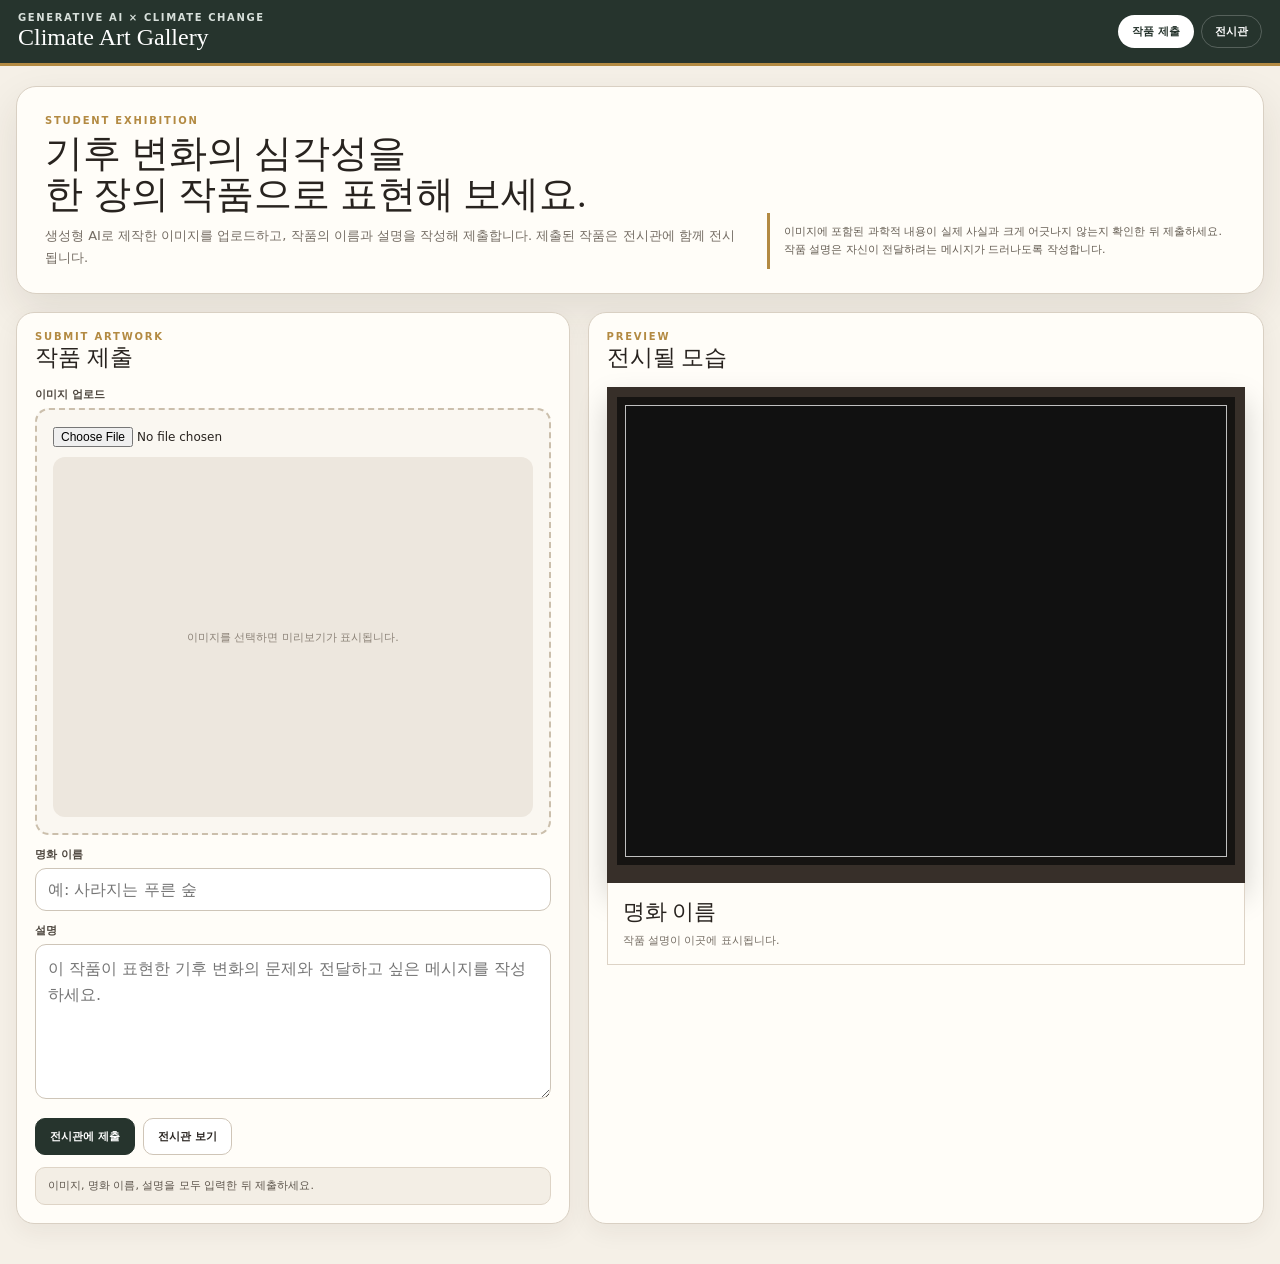
==== index.html @ a6f58ea9 "Add files via upload" ====
<!doctype html><html lang="ko"><head><meta charset="utf-8"><meta name="viewport" content="width=device-width,initial-scale=1"><title>Climate Art Gallery · 작품 제출</title><link rel="stylesheet" href="styles.css"></head><body>
<header class="topbar"><div class="topbar-inner"><div class="brand"><small>GENERATIVE AI × CLIMATE CHANGE</small><h1>Climate Art Gallery</h1></div><nav class="nav"><a class="active" href="index.html">작품 제출</a><a href="gallery.html">전시관</a></nav></div></header>
<main class="page">
<section class="hero"><div><div class="kicker">STUDENT EXHIBITION</div><h2>기후 변화의 심각성을<br>한 장의 작품으로 표현해 보세요.</h2><p>생성형 AI로 제작한 이미지를 업로드하고, 작품의 이름과 설명을 작성해 제출합니다. 제출된 작품은 전시관에 함께 전시됩니다.</p></div><div class="hero-note">이미지에 포함된 과학적 내용이 실제 사실과 크게 어긋나지 않는지 확인한 뒤 제출하세요. 작품 설명은 자신이 전달하려는 메시지가 드러나도록 작성합니다.</div></section>
<div class="layout">
<section class="panel"><div class="panel-head"><div><div class="kicker">SUBMIT ARTWORK</div><h3>작품 제출</h3></div></div>
<div class="field"><label>이미지 업로드</label><div class="upload"><input id="imageInput" type="file" accept="image/*"><div class="preview" id="preview"><span>이미지를 선택하면 미리보기가 표시됩니다.</span></div></div></div>
<div class="field"><label>명화 이름</label><input id="title" type="text" maxlength="60" placeholder="예: 사라지는 푸른 숲"></div>
<div class="field"><label>설명</label><textarea id="description" maxlength="800" placeholder="이 작품이 표현한 기후 변화의 문제와 전달하고 싶은 메시지를 작성하세요."></textarea></div>
<div class="btn-row"><button id="submitBtn" class="btn primary" type="button">전시관에 제출</button><a class="btn" href="gallery.html">전시관 보기</a></div><div class="status" id="status">이미지, 명화 이름, 설명을 모두 입력한 뒤 제출하세요.</div></section>
<section class="panel"><div class="panel-head"><div><div class="kicker">PREVIEW</div><h3>전시될 모습</h3></div></div><div class="mock-frame"><img id="mockImage" alt=""></div><div class="caption"><div class="title" id="mockTitle">명화 이름</div><div class="desc" id="mockDesc">작품 설명이 이곳에 표시됩니다.</div></div></section>
</div>
<iframe id="submitFrame" name="submitFrame" style="display:none"></iframe><form id="hiddenForm" method="POST" target="submitFrame" style="display:none"><input name="action" value="submit"><input name="title"><input name="description"><input name="imageData"></form>
</main>
<script src="config.js"></script><script>
const $=id=>document.getElementById(id);let imageData='';
async function compressImage(file){const data=await new Promise((resolve,reject)=>{const r=new FileReader();r.onload=()=>resolve(r.result);r.onerror=reject;r.readAsDataURL(file)});const img=await new Promise((resolve,reject)=>{const i=new Image();i.onload=()=>resolve(i);i.onerror=reject;i.src=data});const maxSide=1600,scale=Math.min(1,maxSide/Math.max(img.width,img.height));const c=document.createElement('canvas');c.width=Math.max(1,Math.round(img.width*scale));c.height=Math.max(1,Math.round(img.height*scale));c.getContext('2d').drawImage(img,0,0,c.width,c.height);return c.toDataURL('image/jpeg',.82)}
$('imageInput').onchange=async()=>{const f=$('imageInput').files[0];if(!f)return;$('status').textContent='이미지를 준비하는 중입니다…';try{imageData=await compressImage(f);$('preview').innerHTML=`<img src="${imageData}" alt="업로드 미리보기">`;$('mockImage').src=imageData;$('status').textContent='이미지가 준비되었습니다.'}catch(e){$('status').textContent='이미지를 읽지 못했습니다.'}};
$('title').oninput=()=> $('mockTitle').textContent=$('title').value.trim()||'명화 이름';$('description').oninput=()=> $('mockDesc').textContent=$('description').value.trim()||'작품 설명이 이곳에 표시됩니다.';
$('submitBtn').onclick=()=>{const title=$('title').value.trim(),desc=$('description').value.trim();if(!imageData||!title||!desc){$('status').textContent='이미지, 명화 이름, 설명을 모두 입력하세요.';return}if(WEB_APP_URL.startsWith('PASTE_')){$('status').textContent='제출 기능이 아직 연결되지 않았습니다. 교사에게 알려 주세요.';return}const f=$('hiddenForm');f.action=WEB_APP_URL;f.title.value=title;f.description.value=desc;f.imageData.value=imageData;$('status').textContent='제출 중입니다…';f.submit();setTimeout(()=>{$('status').textContent='제출했습니다. 전시관에서 확인해 보세요.'},1200)};
</script></body></html>
---- styles.css ----
:root{--ink:#28231f;--muted:#756d64;--paper:#f5f0e7;--card:#fffdf8;--line:#d9d0c3;--deep:#26342d;--gold:#b38a42;--shadow:0 16px 40px rgba(49,40,29,.10)}*{box-sizing:border-box}html,body{margin:0;min-height:100%;background:var(--paper);color:var(--ink)}body{font-family:system-ui,-apple-system,"Segoe UI","Noto Sans KR",sans-serif}a{text-decoration:none;color:inherit}button,input,textarea{font:inherit}.topbar{background:var(--deep);color:#fff;border-bottom:3px solid var(--gold);position:sticky;top:0;z-index:10}.topbar-inner{max-width:1360px;margin:auto;padding:12px 18px;display:flex;justify-content:space-between;align-items:center;gap:20px}.brand small{display:block;font-size:10px;letter-spacing:.16em;color:#d7dfda;font-weight:800}.brand h1{font-family:Georgia,"Times New Roman",serif;font-weight:500;margin:1px 0 0;font-size:24px}.nav{display:flex;gap:7px;flex-wrap:wrap}.nav a{border:1px solid rgba(255,255,255,.22);border-radius:999px;padding:8px 13px;font-size:11px;font-weight:800}.nav a.active,.nav a:hover{background:#fff;color:var(--deep)}.page{max-width:1360px;margin:auto;padding:20px 16px 40px}.hero{display:grid;grid-template-columns:1.2fr .8fr;gap:20px;align-items:end;padding:28px 28px 24px;border:1px solid var(--line);background:var(--card);box-shadow:var(--shadow);border-radius:20px}.kicker{font-size:10px;letter-spacing:.18em;color:var(--gold);font-weight:900}.hero h2{font-family:Georgia,"Times New Roman",serif;font-weight:500;font-size:38px;line-height:1.08;margin:7px 0 10px}.hero p{margin:0;color:var(--muted);font-size:13px;line-height:1.7}.hero-note{border-left:3px solid var(--gold);padding:10px 0 10px 14px;color:#655d53;font-size:11px;line-height:1.65}.layout{display:grid;grid-template-columns:minmax(0,.9fr) minmax(0,1.1fr);gap:18px;margin-top:18px}.panel{border:1px solid var(--line);border-radius:18px;background:var(--card);box-shadow:0 8px 24px rgba(49,40,29,.06);padding:18px}.panel h3{font-family:Georgia,"Times New Roman",serif;font-weight:500;margin:0;font-size:23px}.panel-head{display:flex;justify-content:space-between;gap:12px;align-items:flex-start;margin-bottom:14px}.field{margin-top:12px}.field label{display:block;font-size:11px;font-weight:900;margin-bottom:6px;color:#4e473f}.field input[type=text],.field textarea{width:100%;border:1px solid #cec5b8;border-radius:11px;background:#fff;padding:11px 12px;color:var(--ink);outline:none}.field textarea{min-height:155px;resize:vertical;line-height:1.65}.upload{border:2px dashed #cbbfac;border-radius:14px;padding:16px;background:#faf7f1}.upload input{width:100%;font-size:12px}.preview{margin-top:10px;aspect-ratio:4/3;border-radius:12px;overflow:hidden;background:#ede7de;display:grid;place-items:center;color:#8c8378;font-size:11px}.preview img{width:100%;height:100%;object-fit:contain;background:#111}.btn-row{display:flex;gap:8px;flex-wrap:wrap;margin-top:15px}.btn{border:1px solid #cfc5b7;border-radius:10px;padding:10px 14px;background:#fff;color:var(--ink);font-size:11px;font-weight:900;cursor:pointer}.btn.primary{background:var(--deep);border-color:var(--deep);color:#fff}.status{margin-top:12px;padding:10px 12px;border-radius:10px;background:#f3eee5;border:1px solid #ded4c6;color:#5e564d;font-size:11px;line-height:1.5}.mock-frame{border:10px solid #372f29;border-bottom-width:18px;background:#161412;box-shadow:0 14px 28px rgba(0,0,0,.18);padding:8px}.mock-frame img{display:block;width:100%;aspect-ratio:4/3;object-fit:contain;background:#111}.caption{background:#fffdf8;border:1px solid #ddd3c6;border-top:0;padding:14px 15px}.caption .title{font-family:Georgia,"Times New Roman",serif;font-size:22px;margin-bottom:5px}.caption .desc{font-size:11px;color:var(--muted);line-height:1.65;white-space:pre-wrap}.gallery-head{display:flex;justify-content:space-between;gap:14px;align-items:end;margin:18px 0 12px}.gallery-head h2{font-family:Georgia,"Times New Roman",serif;font-weight:500;font-size:34px;margin:0}.gallery-head p{margin:4px 0 0;color:var(--muted);font-size:11px}.gallery{display:grid;grid-template-columns:repeat(3,minmax(0,1fr));gap:18px}.art-card{background:var(--card);border:1px solid var(--line);border-radius:16px;overflow:hidden;box-shadow:0 7px 20px rgba(49,40,29,.07);cursor:pointer;transition:.15s ease}.art-card:hover{transform:translateY(-3px);box-shadow:0 12px 28px rgba(49,40,29,.12)}.art-img{aspect-ratio:4/3;background:#ddd6cc;overflow:hidden}.art-img img{width:100%;height:100%;object-fit:cover;display:block}.art-info{padding:13px}.art-title{font-family:Georgia,"Times New Roman",serif;font-size:20px;margin:0 0 6px}.art-desc{font-size:11px;color:var(--muted);line-height:1.6;display:-webkit-box;-webkit-line-clamp:3;-webkit-box-orient:vertical;overflow:hidden}.empty{grid-column:1/-1;border:2px dashed #cfc4b4;border-radius:16px;padding:48px 20px;text-align:center;color:var(--muted);background:#faf7f1}.modal{position:fixed;inset:0;background:rgba(20,18,16,.76);display:none;align-items:center;justify-content:center;padding:20px;z-index:100}.modal.show{display:flex}.modal-card{width:min(980px,95vw);max-height:92vh;overflow:auto;background:var(--card);border-radius:18px;border:1px solid #6e655b;box-shadow:0 30px 70px rgba(0,0,0,.35)}.modal-img{background:#111;display:grid;place-items:center}.modal-img img{max-width:100%;max-height:68vh;display:block}.modal-info{padding:16px 18px 18px}.modal-info h3{font-family:Georgia,"Times New Roman",serif;font-weight:500;margin:0 0 7px;font-size:27px}.modal-info p{white-space:pre-wrap;color:var(--muted);font-size:12px;line-height:1.7;margin:0}.modal-close{position:fixed;top:18px;right:22px;border:0;border-radius:50%;width:40px;height:40px;background:#fff;color:#222;font-size:20px;cursor:pointer}@media(max-width:980px){.hero,.layout{grid-template-columns:1fr}.gallery{grid-template-columns:repeat(2,minmax(0,1fr))}}@media(max-width:620px){.topbar-inner{align-items:flex-start;flex-direction:column}.hero h2{font-size:31px}.gallery{grid-template-columns:1fr}.page{padding:12px}.hero{padding:20px}}
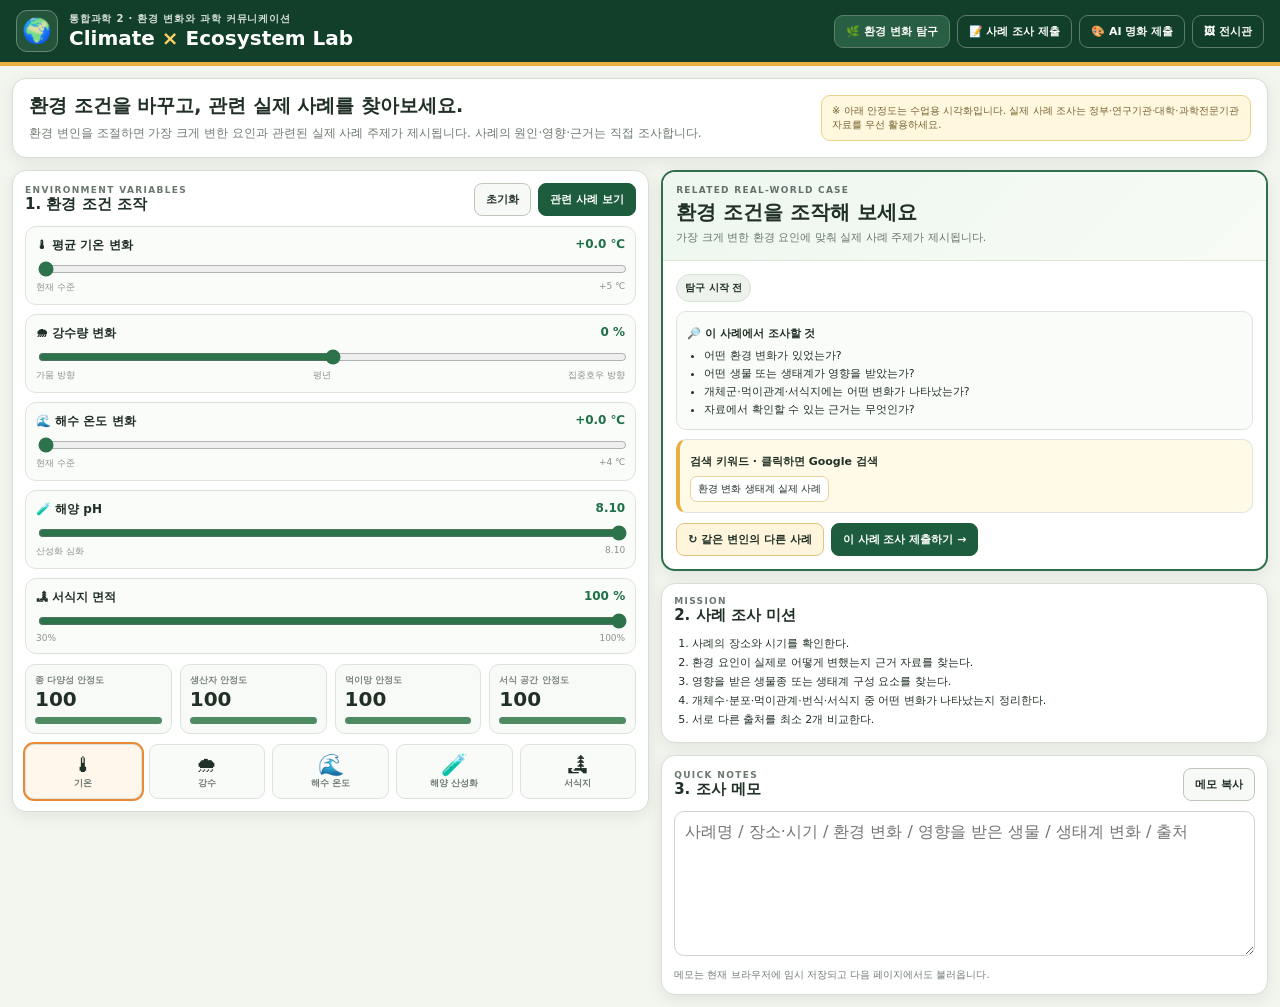
==== commit 668a9c4f: "Add files via upload" ====
--- a/index.html
+++ b/index.html
@@ -1,21 +1,77 @@
-<!doctype html><html lang="ko"><head><meta charset="utf-8"><meta name="viewport" content="width=device-width,initial-scale=1"><title>Climate Art Gallery · 작품 제출</title><link rel="stylesheet" href="styles.css"></head><body>
-<header class="topbar"><div class="topbar-inner"><div class="brand"><small>GENERATIVE AI × CLIMATE CHANGE</small><h1>Climate Art Gallery</h1></div><nav class="nav"><a class="active" href="index.html">작품 제출</a><a href="gallery.html">전시관</a></nav></div></header>
+<!doctype html><html lang="ko"><head><meta charset="utf-8"><meta name="viewport" content="width=device-width,initial-scale=1"><title>환경 변화 × 생태계 사례 탐구</title><style>
+:root{
+  --forest:#123f2a;--forest2:#1d5d3e;--cream:#f3f5ef;--paper:#fff;--line:#d7ded3;
+  --text:#213026;--muted:#6f7a72;--gold:#e9af43;--orange:#e98a36;--green:#4f8b62;
+  --blue:#567fa7;--shadow:0 4px 16px rgba(20,50,30,.08)
+}
+*{box-sizing:border-box}
+html,body{margin:0;background:var(--cream);color:var(--text);font-family:system-ui,-apple-system,"Segoe UI","Noto Sans KR",sans-serif}
+body{min-height:100vh} a{text-decoration:none;color:inherit} button,input,select,textarea{font:inherit}
+.topbar{background:var(--forest);color:#fff;border-bottom:4px solid var(--gold)}
+.topbar-inner{max-width:1500px;margin:auto;padding:10px 16px;display:flex;justify-content:space-between;align-items:center;gap:18px}
+.brand{display:flex;align-items:center;gap:11px}.brand-icon{width:42px;height:42px;border:1px solid #688877;border-radius:11px;background:#24543a;display:grid;place-items:center;font-size:24px}
+.brand small{display:block;font-size:10px;letter-spacing:.08em;color:#d5e0d8;font-weight:800}.brand h1{margin:0;font-size:20px}.brand h1 b{color:#ffd36a}
+.nav{display:flex;gap:7px;flex-wrap:wrap}.nav a{border:1px solid #5e7d69;border-radius:9px;padding:8px 11px;font-size:11px;font-weight:900}.nav a.active,.nav a:hover{background:#285e42}
+.page{max-width:1500px;margin:auto;padding:12px}.hero,.panel{background:var(--paper);border:1px solid var(--line);border-radius:14px;box-shadow:var(--shadow)}
+.hero{padding:14px 16px;display:flex;justify-content:space-between;gap:18px;align-items:center}.hero h2{margin:0 0 5px;font-size:19px}.hero p{margin:0;color:var(--muted);font-size:12px;line-height:1.6}.hero-note{font-size:10px;color:#745f2d;background:#fff8df;border:1px solid #e8d38c;border-radius:9px;padding:8px 10px;max-width:430px}
+.grid{display:grid;grid-template-columns:minmax(0,1.05fr) minmax(0,1fr);gap:12px;margin-top:12px;align-items:start}.panel{padding:12px}.panel-head{display:flex;justify-content:space-between;align-items:center;gap:10px;margin-bottom:10px}.eyebrow{font-size:9px;letter-spacing:.15em;color:#69776d;font-weight:900}h3{margin:0;font-size:15px}
+.controls{display:grid;gap:9px}.control{border:1px solid #dde4da;background:#fafcf9;border-radius:11px;padding:10px}.control-head{display:flex;justify-content:space-between;gap:10px;margin-bottom:5px}.control label{font-size:12px;font-weight:900}.control output{font-size:12px;font-weight:900;color:#1f7046}.control input[type=range]{width:100%;accent-color:#2c734b}.scale{display:flex;justify-content:space-between;font-size:9px;color:#899189}
+.meters{display:grid;grid-template-columns:repeat(4,1fr);gap:8px;margin-top:10px}.meter{border:1px solid #dce3da;border-radius:10px;padding:9px;background:#f8faf7}.meter small{display:block;font-size:9px;color:#7b857e;font-weight:800}.meter strong{font-size:20px}.bar{height:7px;background:#e8eee5;border-radius:999px;overflow:hidden;margin-top:6px}.fill{height:100%;background:var(--green)}
+.btn{border:1px solid #bdc8bb;background:#f7f9f6;color:var(--text);border-radius:8px;padding:8px 11px;font-size:11px;font-weight:900;cursor:pointer}.btn.primary{background:var(--forest2);color:#fff;border-color:var(--forest2)}.btn.accent{background:#fff5dd;border-color:#dfc47f}.btn.blue{background:#eef5fb;border-color:#bfd0de;color:#315b7c}.actions{display:flex;gap:7px;flex-wrap:wrap}
+.case-card{border:2px solid #2f704b;border-radius:14px;overflow:hidden;background:#fff;box-shadow:var(--shadow)}.case-top{background:linear-gradient(135deg,#edf7ef,#f8fbf6);padding:13px;border-bottom:1px solid #dce6d9}.case-kicker{font-size:9px;letter-spacing:.14em;color:#617169;font-weight:900}.case-title{font-size:20px;font-weight:950;margin-top:4px}.case-sub{font-size:11px;color:#68766d;margin-top:4px;line-height:1.5}.case-body{padding:13px}.badges,.keywords{display:flex;gap:6px;flex-wrap:wrap}.badge{font-size:10px;font-weight:900;border-radius:999px;padding:6px 8px;background:#eef3ed;border:1px solid #d8e1d6}
+.prompt-box,.link-box{border:1px solid #dfe5dc;background:#fafcf9;border-radius:10px;padding:10px;margin-top:9px}.prompt-box b,.link-box b{font-size:11px}.prompt-box ul{margin:6px 0 0;padding-left:17px;font-size:11px;line-height:1.65}.link-box{border-left:4px solid var(--gold);background:#fff9e8}.keywords{margin-top:7px}.keyword{font-size:10px;background:#fff;border:1px solid #e4d39d;border-radius:7px;padding:5px 7px}.keyword:hover{background:#fff3c9}
+.side-stack{display:grid;gap:12px}.mission{margin:0;padding-left:18px;font-size:11px;line-height:1.72}.memo{width:100%;min-height:145px;border:1px solid #ccd6cb;border-radius:10px;padding:10px;resize:vertical}.footer-note{font-size:10px;color:var(--muted);margin-top:8px}
+.event-map{display:grid;grid-template-columns:repeat(5,1fr);gap:7px;margin-top:10px}.event-cell{border:1px solid #dce3da;border-radius:9px;padding:8px;text-align:center;background:#f9fbf8}.event-cell .icon{font-size:21px}.event-cell small{font-size:9px;color:#6f7b73;font-weight:800;display:block}.event-cell.active{outline:2px solid var(--orange);background:#fff6ec}
+.form-grid{display:grid;grid-template-columns:1fr 1fr;gap:9px}.field label{display:block;font-size:11px;font-weight:900;margin-bottom:4px}.field input,.field select,.field textarea{width:100%;border:1px solid #cfd8cd;border-radius:9px;padding:9px;background:white}.field textarea{min-height:100px;resize:vertical}
+.case-bridge{border:1px solid #cfded2;background:#f3f9f4;border-radius:11px;padding:11px}.case-bridge strong{font-size:14px}.case-bridge p{font-size:11px;color:var(--muted);line-height:1.55;margin:5px 0 0}
+.prompt-output{width:100%;min-height:230px;border:1px solid #c8d4c7;background:#fcfdfb;border-radius:10px;padding:11px;line-height:1.6;resize:vertical}
+.preview{min-height:360px;border:2px dashed #c9d4c7;border-radius:12px;background:#f8faf7;display:grid;place-items:center;overflow:hidden}.preview img{max-width:100%;max-height:600px;display:block}
+.checklist{display:grid;gap:7px}.check{display:flex;gap:8px;align-items:flex-start;border:1px solid #e0e5dd;border-radius:9px;padding:8px;background:#fafcf9;font-size:11px;line-height:1.45}.check input{margin-top:2px}
+@media(max-width:950px){.grid{grid-template-columns:1fr}.meters{grid-template-columns:1fr 1fr}.hero{align-items:flex-start;flex-direction:column}}@media(max-width:560px){.meters,.form-grid{grid-template-columns:1fr}.event-map{grid-template-columns:1fr 1fr}.topbar-inner{align-items:flex-start;flex-direction:column}}
+</style>
+</style></head><body><header class="topbar"><div class="topbar-inner"><div class="brand"><div class="brand-icon">🌍</div><div><small>통합과학 2 · 환경 변화와 과학 커뮤니케이션</small><h1>Climate <b>×</b> Ecosystem Lab</h1></div></div><nav class="nav"><a class="active" href="index.html">🌿 환경 변화 탐구</a><a href="research-submit.html">📝 사례 조사 제출</a><a href="art-submit.html">🎨 AI 명화 제출</a><a href="gallery.html">🖼 전시관</a></nav></div></header>
 <main class="page">
-<section class="hero"><div><div class="kicker">STUDENT EXHIBITION</div><h2>기후 변화의 심각성을<br>한 장의 작품으로 표현해 보세요.</h2><p>생성형 AI로 제작한 이미지를 업로드하고, 작품의 이름과 설명을 작성해 제출합니다. 제출된 작품은 전시관에 함께 전시됩니다.</p></div><div class="hero-note">이미지에 포함된 과학적 내용이 실제 사실과 크게 어긋나지 않는지 확인한 뒤 제출하세요. 작품 설명은 자신이 전달하려는 메시지가 드러나도록 작성합니다.</div></section>
-<div class="layout">
-<section class="panel"><div class="panel-head"><div><div class="kicker">SUBMIT ARTWORK</div><h3>작품 제출</h3></div></div>
-<div class="field"><label>이미지 업로드</label><div class="upload"><input id="imageInput" type="file" accept="image/*"><div class="preview" id="preview"><span>이미지를 선택하면 미리보기가 표시됩니다.</span></div></div></div>
-<div class="field"><label>명화 이름</label><input id="title" type="text" maxlength="60" placeholder="예: 사라지는 푸른 숲"></div>
-<div class="field"><label>설명</label><textarea id="description" maxlength="800" placeholder="이 작품이 표현한 기후 변화의 문제와 전달하고 싶은 메시지를 작성하세요."></textarea></div>
-<div class="btn-row"><button id="submitBtn" class="btn primary" type="button">전시관에 제출</button><a class="btn" href="gallery.html">전시관 보기</a></div><div class="status" id="status">이미지, 명화 이름, 설명을 모두 입력한 뒤 제출하세요.</div></section>
-<section class="panel"><div class="panel-head"><div><div class="kicker">PREVIEW</div><h3>전시될 모습</h3></div></div><div class="mock-frame"><img id="mockImage" alt=""></div><div class="caption"><div class="title" id="mockTitle">명화 이름</div><div class="desc" id="mockDesc">작품 설명이 이곳에 표시됩니다.</div></div></section>
+<section class="hero"><div><h2>환경 조건을 바꾸고, 관련 실제 사례를 찾아보세요.</h2><p>환경 변인을 조절하면 가장 크게 변한 요인과 관련된 실제 사례 주제가 제시됩니다. 사례의 원인·영향·근거는 직접 조사합니다.</p></div><div class="hero-note">※ 아래 안정도는 수업용 시각화입니다. 실제 사례 조사는 정부·연구기관·대학·과학전문기관 자료를 우선 활용하세요.</div></section>
+<div class="grid">
+<section class="panel">
+<div class="panel-head"><div><div class="eyebrow">ENVIRONMENT VARIABLES</div><h3>1. 환경 조건 조작</h3></div><div class="actions"><button class="btn" id="resetBtn">초기화</button><button class="btn primary" id="caseBtn">관련 사례 보기</button></div></div>
+<div class="controls">
+<div class="control"><div class="control-head"><label>🌡 평균 기온 변화</label><output id="tempOut">+0.0 ℃</output></div><input id="temp" type="range" min="0" max="5" step=".5" value="0"><div class="scale"><span>현재 수준</span><span>+5 ℃</span></div></div>
+<div class="control"><div class="control-head"><label>🌧 강수량 변화</label><output id="rainOut">0 %</output></div><input id="rain" type="range" min="-50" max="50" step="5" value="0"><div class="scale"><span>가뭄 방향</span><span>평년</span><span>집중호우 방향</span></div></div>
+<div class="control"><div class="control-head"><label>🌊 해수 온도 변화</label><output id="seaTempOut">+0.0 ℃</output></div><input id="seaTemp" type="range" min="0" max="4" step=".5" value="0"><div class="scale"><span>현재 수준</span><span>+4 ℃</span></div></div>
+<div class="control"><div class="control-head"><label>🧪 해양 pH</label><output id="phOut">8.10</output></div><input id="ph" type="range" min="7.6" max="8.1" step=".05" value="8.1"><div class="scale"><span>산성화 심화</span><span>8.10</span></div></div>
+<div class="control"><div class="control-head"><label>🏞 서식지 면적</label><output id="habitatOut">100 %</output></div><input id="habitat" type="range" min="30" max="100" step="5" value="100"><div class="scale"><span>30%</span><span>100%</span></div></div>
 </div>
-<iframe id="submitFrame" name="submitFrame" style="display:none"></iframe><form id="hiddenForm" method="POST" target="submitFrame" style="display:none"><input name="action" value="submit"><input name="title"><input name="description"><input name="imageData"></form>
-</main>
-<script src="config.js"></script><script>
-const $=id=>document.getElementById(id);let imageData='';
-async function compressImage(file){const data=await new Promise((resolve,reject)=>{const r=new FileReader();r.onload=()=>resolve(r.result);r.onerror=reject;r.readAsDataURL(file)});const img=await new Promise((resolve,reject)=>{const i=new Image();i.onload=()=>resolve(i);i.onerror=reject;i.src=data});const maxSide=1600,scale=Math.min(1,maxSide/Math.max(img.width,img.height));const c=document.createElement('canvas');c.width=Math.max(1,Math.round(img.width*scale));c.height=Math.max(1,Math.round(img.height*scale));c.getContext('2d').drawImage(img,0,0,c.width,c.height);return c.toDataURL('image/jpeg',.82)}
-$('imageInput').onchange=async()=>{const f=$('imageInput').files[0];if(!f)return;$('status').textContent='이미지를 준비하는 중입니다…';try{imageData=await compressImage(f);$('preview').innerHTML=`<img src="${imageData}" alt="업로드 미리보기">`;$('mockImage').src=imageData;$('status').textContent='이미지가 준비되었습니다.'}catch(e){$('status').textContent='이미지를 읽지 못했습니다.'}};
-$('title').oninput=()=> $('mockTitle').textContent=$('title').value.trim()||'명화 이름';$('description').oninput=()=> $('mockDesc').textContent=$('description').value.trim()||'작품 설명이 이곳에 표시됩니다.';
-$('submitBtn').onclick=()=>{const title=$('title').value.trim(),desc=$('description').value.trim();if(!imageData||!title||!desc){$('status').textContent='이미지, 명화 이름, 설명을 모두 입력하세요.';return}if(WEB_APP_URL.startsWith('PASTE_')){$('status').textContent='제출 기능이 아직 연결되지 않았습니다. 교사에게 알려 주세요.';return}const f=$('hiddenForm');f.action=WEB_APP_URL;f.title.value=title;f.description.value=desc;f.imageData.value=imageData;$('status').textContent='제출 중입니다…';f.submit();setTimeout(()=>{$('status').textContent='제출했습니다. 전시관에서 확인해 보세요.'},1200)};
-</script></body></html>
+<div class="meters">
+<div class="meter"><small>종 다양성 안정도</small><strong id="m1">100</strong><div class="bar"><div class="fill" id="b1" style="width:100%"></div></div></div>
+<div class="meter"><small>생산자 안정도</small><strong id="m2">100</strong><div class="bar"><div class="fill" id="b2" style="width:100%"></div></div></div>
+<div class="meter"><small>먹이망 안정도</small><strong id="m3">100</strong><div class="bar"><div class="fill" id="b3" style="width:100%"></div></div></div>
+<div class="meter"><small>서식 공간 안정도</small><strong id="m4">100</strong><div class="bar"><div class="fill" id="b4" style="width:100%"></div></div></div>
+</div>
+<div class="event-map"><div class="event-cell" id="e-temp"><div class="icon">🌡</div><small>기온</small></div><div class="event-cell" id="e-rain"><div class="icon">🌧</div><small>강수</small></div><div class="event-cell" id="e-sea"><div class="icon">🌊</div><small>해수 온도</small></div><div class="event-cell" id="e-ph"><div class="icon">🧪</div><small>해양 산성화</small></div><div class="event-cell" id="e-habitat"><div class="icon">🏞</div><small>서식지</small></div></div>
+</section>
+<div class="side-stack">
+<section class="case-card"><div class="case-top"><div class="case-kicker">RELATED REAL-WORLD CASE</div><div class="case-title" id="caseTitle">환경 조건을 조작해 보세요</div><div class="case-sub" id="caseSub">가장 크게 변한 환경 요인에 맞춰 실제 사례 주제가 제시됩니다.</div></div><div class="case-body">
+<div class="badges" id="badges"><span class="badge">탐구 시작 전</span></div>
+<div class="prompt-box"><b>🔎 이 사례에서 조사할 것</b><ul><li>어떤 환경 변화가 있었는가?</li><li>어떤 생물 또는 생태계가 영향을 받았는가?</li><li>개체군·먹이관계·서식지에는 어떤 변화가 나타났는가?</li><li>자료에서 확인할 수 있는 근거는 무엇인가?</li></ul></div>
+<div class="link-box"><b>검색 키워드 · 클릭하면 Google 검색</b><div class="keywords" id="keywords"><span class="keyword">환경 변화 생태계 실제 사례</span></div></div>
+<div class="actions" style="margin-top:10px"><button class="btn accent" id="anotherBtn">↻ 같은 변인의 다른 사례</button><button class="btn primary" id="researchBtn">이 사례 조사 제출하기 →</button></div>
+</div></section>
+<section class="panel"><div class="panel-head"><div><div class="eyebrow">MISSION</div><h3>2. 사례 조사 미션</h3></div></div><ol class="mission"><li>사례의 장소와 시기를 확인한다.</li><li>환경 요인이 실제로 어떻게 변했는지 근거 자료를 찾는다.</li><li>영향을 받은 생물종 또는 생태계 구성 요소를 찾는다.</li><li>개체수·분포·먹이관계·번식·서식지 중 어떤 변화가 나타났는지 정리한다.</li><li>서로 다른 출처를 최소 2개 비교한다.</li></ol></section>
+<section class="panel"><div class="panel-head"><div><div class="eyebrow">QUICK NOTES</div><h3>3. 조사 메모</h3></div><button class="btn" id="copyBtn">메모 복사</button></div><textarea class="memo" id="memo" placeholder="사례명 / 장소·시기 / 환경 변화 / 영향을 받은 생물 / 생태계 변화 / 출처"></textarea><div class="footer-note">메모는 현재 브라우저에 임시 저장되고 다음 페이지에서도 불러옵니다.</div></section>
+</div></div></main>
+<script>
+const $=id=>document.getElementById(id);
+const cases={"temp": [{"title": "고산 생물의 분포 이동", "sub": "기온 상승과 함께 높은 고도나 고위도 방향으로 서식 범위가 이동한 사례를 조사해 보세요.", "badges": ["기온 상승", "분포 변화", "육상 생태계"], "keys": ["고산 생물 기온 상승 분포 이동", "alpine species climate range shift"]}, {"title": "생물의 생활사 시기 변화", "sub": "개화·번식·곤충 출현 시기가 달라지며 생물 사이의 시기가 어긋난 사례를 찾아보세요.", "badges": ["기온 상승", "생물 계절성", "상호작용"], "keys": ["기후변화 개화 시기 곤충 출현", "climate phenology mismatch ecology"]}, {"title": "북극 해빙 감소와 먹이망 변화", "sub": "해빙 감소가 해빙에 의존하는 생물과 먹이관계에 어떤 영향을 주었는지 조사해 보세요.", "badges": ["기온 상승", "해빙 감소", "먹이망"], "keys": ["북극 해빙 감소 생태계 먹이망", "Arctic sea ice ecosystem food web"]}], "drought": [{"title": "장기 가뭄과 초식동물 개체군 변화", "sub": "강수량 감소와 식생 감소가 초식동물과 포식자에 연쇄적으로 영향을 준 사례를 찾아보세요.", "badges": ["강수 감소", "가뭄", "먹이 부족"], "keys": ["가뭄 초식동물 개체수 생태계", "drought herbivore population ecosystem"]}, {"title": "습지 건조와 물새 서식지 감소", "sub": "가뭄이나 수위 저하로 습지 면적이 감소하면서 물새 이용이 달라진 사례를 조사해 보세요.", "badges": ["강수 감소", "습지", "서식지"], "keys": ["가뭄 습지 물새 서식지 감소", "drought wetland waterbirds habitat"]}, {"title": "산림 가뭄과 나무 고사", "sub": "고온·가뭄이 겹치며 산림의 나무 고사율이 높아진 사례를 조사해 보세요.", "badges": ["가뭄", "산림", "생산자"], "keys": ["기후변화 가뭄 나무 고사 산림", "drought tree mortality forest climate"]}], "flood": [{"title": "집중호우와 번식지 침수", "sub": "강한 강수나 홍수로 둥지·산란장·하천 서식지가 훼손된 사례를 찾아보세요.", "badges": ["강수 증가", "홍수", "번식지"], "keys": ["집중호우 번식지 침수 생태계", "flood nesting habitat wildlife"]}, {"title": "홍수 이후 하천 생태계 교란", "sub": "홍수가 저서생물·어류·하천 식생의 분포와 개체수에 어떤 변화를 만들었는지 조사해 보세요.", "badges": ["홍수", "하천", "개체군"], "keys": ["홍수 하천 생태계 어류 저서생물", "flood river ecosystem fish invertebrates"]}, {"title": "극한 강수와 토양·서식지 변화", "sub": "극한 강수가 토양 유실이나 서식지 구조 변화로 이어진 사례를 찾아보세요.", "badges": ["극한 강수", "토양", "서식지"], "keys": ["극한 강수 토양 유실 서식지 생태계", "extreme rainfall erosion habitat ecology"]}], "sea": [{"title": "산호 백화", "sub": "해수 온도가 높은 상태가 지속되면서 산호 백화가 나타난 사례를 조사해 보세요.", "badges": ["해수 온도 상승", "산호초", "해양 생태계"], "keys": ["해수 온도 산호 백화 사례", "coral bleaching marine heatwave"]}, {"title": "해양 폭염과 켈프 숲 감소", "sub": "장기간 높은 수온이 켈프 숲과 그곳에 의존하는 생물에 미친 영향을 조사해 보세요.", "badges": ["해양 폭염", "켈프 숲", "서식지"], "keys": ["해양 폭염 켈프 숲 감소", "marine heatwave kelp forest decline"]}, {"title": "어종 분포의 이동", "sub": "해수 온도 변화와 함께 어종의 분포 중심이 이동한 사례를 찾아보세요.", "badges": ["수온 상승", "어종 분포", "해양"], "keys": ["해수 온도 상승 어종 분포 이동", "ocean warming fish range shift"]}], "ph": [{"title": "패류 유생과 해양 산성화", "sub": "낮아진 pH가 조개·굴 등 석회질 구조를 만드는 생물의 초기 생활사에 미친 영향을 조사해 보세요.", "badges": ["해양 산성화", "패류", "석회화"], "keys": ["해양 산성화 굴 유생 패류", "ocean acidification oyster larvae shellfish"]}, {"title": "익족류 껍데기와 산성화", "sub": "탄산염 이용이 어려워지면서 익족류의 껍데기에 나타난 변화를 조사해 보세요.", "badges": ["해양 산성화", "익족류", "석회화"], "keys": ["해양 산성화 익족류 껍데기", "ocean acidification pteropod shell"]}, {"title": "산호의 석회화 변화", "sub": "해양 pH 저하가 산호의 골격 형성과 성장에 어떤 영향을 줄 수 있는지 실제 연구 사례를 조사해 보세요.", "badges": ["해양 산성화", "산호", "성장"], "keys": ["해양 산성화 산호 석회화 성장", "ocean acidification coral calcification"]}], "habitat": [{"title": "서식지 단편화와 개체군 고립", "sub": "도로·개발·산림 훼손 등으로 서식지가 잘게 나뉘면서 개체군 이동과 교류가 줄어든 사례를 조사해 보세요.", "badges": ["서식지 감소", "단편화", "개체군"], "keys": ["서식지 단편화 개체군 고립 사례", "habitat fragmentation population isolation"]}, {"title": "갯벌 감소와 이동성 물새", "sub": "중간 기착지와 먹이터가 줄어들면서 이동성 물새가 영향을 받은 사례를 찾아보세요.", "badges": ["서식지 감소", "갯벌", "이동성 물새"], "keys": ["갯벌 감소 이동성 물새 사례", "tidal flat loss migratory shorebirds"]}, {"title": "산림 감소와 영장류 서식지", "sub": "산림 면적 감소가 영장류의 분포·먹이 자원·개체군 연결성에 미친 사례를 조사해 보세요.", "badges": ["산림 감소", "서식지", "영장류"], "keys": ["산림 감소 영장류 서식지 사례", "forest loss primate habitat fragmentation"]}]};
+let currentKey='temp',caseIndex=0,currentCase=null;
+function stress(){return{temp:+$('temp').value/5,rain:Math.abs(+$('rain').value)/50,sea:+$('seaTemp').value/4,ph:(8.1-(+$('ph').value))/.5,habitat:(100-(+$('habitat').value))/70}}
+function dominant(){const s=stress();let [key,score]=Object.entries(s).sort((a,b)=>b[1]-a[1])[0];if(key==='rain')key=+$('rain').value<0?'drought':'flood';return{key,score}}
+function sync(){$('tempOut').textContent='+'+(+$('temp').value).toFixed(1)+' ℃';const rv=+$('rain').value;$('rainOut').textContent=(rv>0?'+':'')+rv+' %';$('seaTempOut').textContent='+'+(+$('seaTemp').value).toFixed(1)+' ℃';$('phOut').textContent=(+$('ph').value).toFixed(2);$('habitatOut').textContent=$('habitat').value+' %';const s=stress();const vals=[Math.max(20,Math.round(100-35*s.temp-20*s.rain-30*s.sea-25*s.ph-45*s.habitat)),Math.max(20,Math.round(100-20*s.temp-35*s.rain-20*s.sea-20*s.ph-35*s.habitat)),Math.max(20,Math.round(100-25*s.temp-25*s.rain-30*s.sea-25*s.ph-35*s.habitat)),Math.max(20,Math.round(100-10*s.temp-10*s.rain-10*s.sea-5*s.ph-65*s.habitat))];vals.forEach((v,i)=>{$('m'+(i+1)).textContent=v;$('b'+(i+1)).style.width=v+'%'});['temp','rain','sea','ph','habitat'].forEach(k=>$('e-'+k)?.classList.remove('active'));const d=dominant();$('e-'+(d.key==='drought'||d.key==='flood'?'rain':d.key))?.classList.add('active')}
+function showCase(next=false){const d=dominant();if(d.score<.08){currentCase=null;$('caseTitle').textContent='환경 조건을 더 변화시켜 보세요';$('caseSub').textContent='가장 크게 변한 환경 요인을 바탕으로 실제 사례 주제가 제시됩니다.';$('badges').innerHTML='<span class="badge">변화량이 작음</span>';$('keywords').innerHTML='<span class="keyword">환경 변화 생태계 실제 사례</span>';return}if(currentKey!==d.key){currentKey=d.key;caseIndex=0}if(next)caseIndex=(caseIndex+1)%cases[currentKey].length;currentCase=cases[currentKey][caseIndex];$('caseTitle').textContent=currentCase.title;$('caseSub').textContent=currentCase.sub;$('badges').innerHTML=currentCase.badges.map(x=>`<span class="badge">${x}</span>`).join('');$('keywords').innerHTML=currentCase.keys.map(x=>`<a class="keyword" target="_blank" rel="noopener" href="https://www.google.com/search?q=${encodeURIComponent(x)}">${x} ↗</a>`).join('')}
+function reset(){$('temp').value=0;$('rain').value=0;$('seaTemp').value=0;$('ph').value=8.1;$('habitat').value=100;sync();showCase()}
+['temp','rain','seaTemp','ph','habitat'].forEach(id=>$(id).addEventListener('input',sync));$('caseBtn').onclick=()=>showCase(false);$('anotherBtn').onclick=()=>showCase(true);$('resetBtn').onclick=reset;
+$('memo').value=localStorage.getItem('eco_case_memo')||'';$('memo').addEventListener('input',()=>localStorage.setItem('eco_case_memo',$('memo').value));
+$('copyBtn').onclick=async()=>{try{await navigator.clipboard.writeText($('memo').value);$('copyBtn').textContent='복사됨';setTimeout(()=>$('copyBtn').textContent='메모 복사',800)}catch(e){alert('직접 선택해서 복사해 주세요.')}};
+$('researchBtn').onclick=()=>{if(!currentCase){alert('먼저 환경 조건을 바꾸고 관련 사례를 선택하세요.');return}localStorage.setItem('selected_eco_case',JSON.stringify({...currentCase,key:currentKey,memo:$('memo').value,variables:{temp:$('temp').value,rain:$('rain').value,seaTemp:$('seaTemp').value,ph:$('ph').value,habitat:$('habitat').value}}));location.href='research-submit.html'};
+sync();
+</script></body></html>
